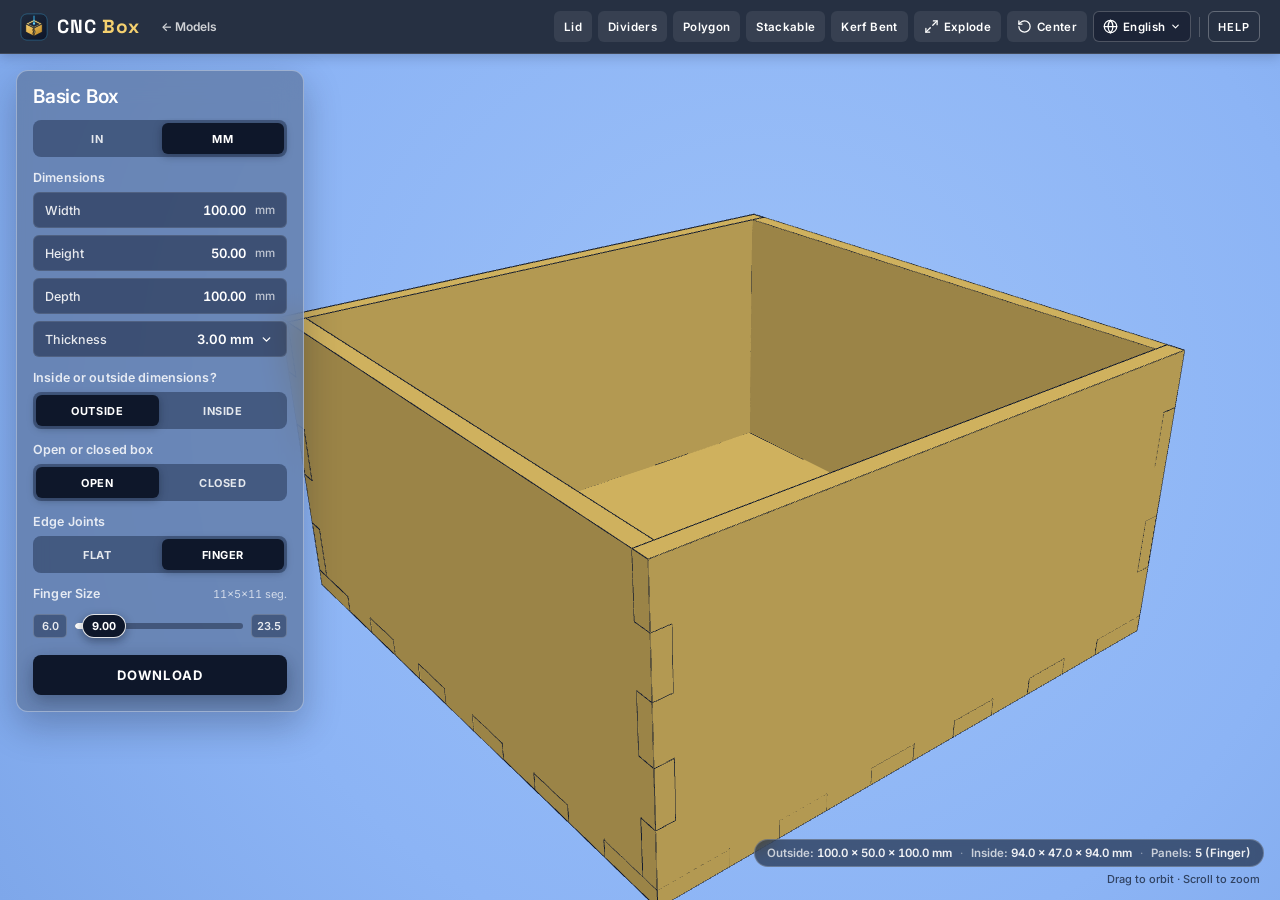
==== basic-box.html @ 2dde5f0f "Initial commit: CNC Box laser & CNC box generator" ====
<!DOCTYPE html>
<html lang="pt-BR">
<head>
  <meta charset="UTF-8">
  <meta name="viewport" content="width=device-width, initial-scale=1.0">
  <title>CNC Box — Caixa Básica (Plano &amp; Dedo)</title>
  <link rel="icon" type="image/svg+xml" href="assets/logo.svg">
  <link rel="preconnect" href="https://fonts.googleapis.com">
  <link rel="preconnect" href="https://fonts.gstatic.com" crossorigin>
  <link href="https://fonts.googleapis.com/css2?family=Inter:wght@400;500;600;700&family=Space+Grotesk:wght@600;700&display=swap" rel="stylesheet">
  <link rel="stylesheet" href="css/style.css">
</head>
<body>
  <!-- Top Navigation Bar -->
  <header class="top-nav">
    <div class="nav-left">
      <a href="index.html" class="brand-logo" title="Voltar para a página inicial">
        <span class="brand-mark" aria-hidden="true">
          <img src="assets/logo.svg" alt="" width="28" height="28">
        </span>
        <span class="brand-wordmark">CNC <span class="brand-accent">Box</span></span>
      </a>
      <a href="index.html" class="nav-crumb">← Modelos</a>
      <span class="brand-badge">Caixa Básica · Plano &amp; Dedo</span>
    </div>

    <nav class="nav-right" aria-label="Ações rápidas">
      <a href="lid-box.html" class="nav-btn nav-link" title="Ir para Tampa de Caixa">Tampa</a>
      <a href="divider-box.html" class="nav-btn nav-link" title="Ir para Caixa Divisória em Grade">Divisória</a>
      <a href="polygon-box.html" class="nav-btn nav-link" title="Ir para Caixa Poligonal">Poligonal</a>
      <a href="stackable-bin.html" class="nav-btn nav-link" title="Ir para Caixa Empilhável">Empilhável</a>
      <a href="kerf-box.html" class="nav-btn nav-link" title="Ir para Caixa Curvada">Curvada</a>
      <button type="button" class="nav-btn" id="btn-explode" title="Alternar vista explodida 3D">
        <svg width="15" height="15" viewBox="0 0 24 24" fill="none" stroke="currentColor" stroke-width="2" stroke-linecap="round" stroke-linejoin="round" aria-hidden="true">
          <polyline points="15 3 21 3 21 9"></polyline>
          <polyline points="9 21 3 21 3 15"></polyline>
          <line x1="21" y1="3" x2="14" y2="10"></line>
          <line x1="3" y1="21" x2="10" y2="14"></line>
        </svg>
        <span>Explodir</span>
      </button>
      <button type="button" class="nav-btn" id="btn-reset-view" title="Centralizar câmera 3D">
        <svg width="15" height="15" viewBox="0 0 24 24" fill="none" stroke="currentColor" stroke-width="2" stroke-linecap="round" stroke-linejoin="round" aria-hidden="true">
          <path d="M3 12a9 9 0 1 0 9-9 9.75 9.75 0 0 0-6.74 2.74L3 8"></path>
          <path d="M3 3v5h5"></path>
        </svg>
        <span>Centralizar</span>
      </button>
      <div class="nav-divider" aria-hidden="true"></div>
      <button type="button" class="nav-btn nav-btn-outline" id="btn-help">AJUDA</button>
    </nav>
  </header>

  <!-- Main Workspace -->
  <main class="workspace">
    <!-- Full-bleed 3D WebGL Canvas -->
    <div class="viewport-container" id="viewport-container">
      <canvas id="box-canvas" aria-label="Pré-visualização 3D interativa da caixa"></canvas>
      <div class="webgl-fallback" id="webgl-fallback" hidden>
        <p>WebGL não está disponível neste navegador. Os planos 2D em SVG e DXF continuam totalmente funcionais.</p>
      </div>
    </div>

    <!-- Floating Left Control Sidebar -->
    <aside class="control-panel" id="basic-box-ui" aria-label="Configurações da Caixa Básica">
      <div class="panel-header">
        <h1>Caixa Básica</h1>
        <button type="button" class="panel-collapse-btn" id="btn-toggle-panel" aria-expanded="true" title="Recolher/Expandir painel">
          <svg width="16" height="16" viewBox="0 0 24 24" fill="none" stroke="currentColor" stroke-width="2.2" stroke-linecap="round" stroke-linejoin="round">
            <polyline points="18 15 12 9 6 15"></polyline>
          </svg>
        </button>
      </div>

      <div class="panel-body" id="panel-body">
        <!-- Units Toggle -->
        <div class="control-group">
          <div class="segmented-control" role="group" aria-label="Unidades">
            <button type="button" class="segment-btn" data-unit="in">IN</button>
            <button type="button" class="segment-btn active" data-unit="mm">MM</button>
          </div>
        </div>

        <!-- Dimensions Section -->
        <section class="control-section">
          <h2 class="section-label">Dimensões</h2>

          <label class="field-row" for="input-width">
            <span class="field-name">Largura</span>
            <span class="field-input-wrap">
              <input type="number" id="input-width" name="width" value="100.00" step="1" min="10" max="5000" inputmode="decimal">
              <span class="unit-suffix" data-unit-label>mm</span>
            </span>
          </label>

          <label class="field-row" for="input-height">
            <span class="field-name">Altura</span>
            <span class="field-input-wrap">
              <input type="number" id="input-height" name="height" value="50.00" step="1" min="10" max="5000" inputmode="decimal">
              <span class="unit-suffix" data-unit-label>mm</span>
            </span>
          </label>

          <label class="field-row" for="input-depth">
            <span class="field-name">Profundidade</span>
            <span class="field-input-wrap">
              <input type="number" id="input-depth" name="depth" value="100.00" step="1" min="10" max="5000" inputmode="decimal">
              <span class="unit-suffix" data-unit-label>mm</span>
            </span>
          </label>

          <!-- Thickness Preset Dropdown / Custom Input -->
          <div class="field-row thickness-row">
            <span class="field-name">Espessura</span>
            <div class="thickness-control" id="thickness-dropdown-wrap">
              <details class="custom-select" id="thickness-details">
                <summary class="custom-select-trigger">
                  <span id="thickness-display">3.00 mm</span>
                  <svg width="13" height="13" viewBox="0 0 24 24" fill="none" stroke="currentColor" stroke-width="2.5" stroke-linecap="round" stroke-linejoin="round" aria-hidden="true">
                    <polyline points="6 9 12 15 18 9"></polyline>
                  </svg>
                </summary>
                <div class="custom-select-menu" id="thickness-menu" role="listbox"></div>
              </details>
            </div>
            <div class="field-input-wrap thickness-custom-wrap" id="thickness-custom-wrap" hidden>
              <input type="number" id="input-thickness" name="thickness" value="3.00" step="0.1" min="0.5" max="100" inputmode="decimal">
              <span class="unit-suffix" data-unit-label>mm</span>
              <button type="button" class="icon-mini-btn" id="btn-thickness-presets" title="Voltar para predefinições" aria-label="Voltar para predefinições">▾</button>
            </div>
          </div>

          <p class="validation-msg" id="validation-msg" role="alert" hidden></p>
        </section>

        <!-- Inside / Outside Dimensions -->
        <section class="control-section">
          <h2 class="section-label">Dimensões internas ou externas?</h2>
          <div class="segmented-control" role="group" aria-label="Referência das dimensões">
            <button type="button" class="segment-btn active" data-dim-ref="outside">EXTERNO</button>
            <button type="button" class="segment-btn" data-dim-ref="inside">INTERNO</button>
          </div>
        </section>

        <!-- Open / Closed Enclosure -->
        <section class="control-section">
          <h2 class="section-label">Caixa aberta ou fechada</h2>
          <div class="segmented-control" role="group" aria-label="Fechamento da caixa">
            <button type="button" class="segment-btn active" data-enclosure="open">ABERTO</button>
            <button type="button" class="segment-btn" data-enclosure="closed">FECHADO</button>
          </div>
        </section>

        <!-- Edge Joints (ONLY FLAT & FINGER — NO T-SLOT) -->
        <section class="control-section">
          <h2 class="section-label">Juntas de borda</h2>
          <div class="segmented-control" role="group" aria-label="Tipo de junta de borda">
            <button type="button" class="segment-btn" data-joint="flat">PLANO</button>
            <button type="button" class="segment-btn active" data-joint="finger">DEDO</button>
          </div>
        </section>

        <!-- Finger Size Slider (Visible only in FINGER mode) -->
        <section class="control-section" id="finger-size-section">
          <div class="section-label-row">
            <h2 class="section-label">Tamanho do Dedo</h2>
            <span class="finger-count-hint" id="finger-count-hint"></span>
          </div>
          <div class="finger-slider-wrap">
            <button type="button" class="slider-bound-btn" id="finger-min-btn" title="Definir tamanho mínimo">6.0</button>
            <div class="slider-track-area" id="finger-slider-track">
              <input type="range" id="input-finger-size" min="6" max="23.5" step="0.1" value="9.0" aria-label="Tamanho do Dedo">
              <div class="slider-rail" aria-hidden="true">
                <div class="slider-fill" id="finger-slider-fill"></div>
              </div>
              <div class="slider-thumb-pill" id="finger-thumb-pill" aria-hidden="true">9.00</div>
            </div>
            <button type="button" class="slider-bound-btn" id="finger-max-btn" title="Definir tamanho máximo">23.5</button>
          </div>
        </section>

        <!-- Primary Action Button -->
        <button type="button" class="primary-btn" id="btn-open-download" data-testid="download-2d-component">
          BAIXAR
        </button>
      </div>
    </aside>

    <!-- Bottom-Right Live Info HUD -->
    <div class="viewport-hud" aria-live="polite">
      <div class="hud-stats" id="hud-stats">
        <span><strong>Externo:</strong> <em id="hud-outer">100 × 50 × 100 mm</em></span>
        <span class="hud-sep">·</span>
        <span><strong>Interno:</strong> <em id="hud-inner">94 × 47 × 94 mm</em></span>
        <span class="hud-sep">·</span>
        <span><strong>Painéis:</strong> <em id="hud-panels">5</em></span>
      </div>
      <div class="hud-hint">Arraste para girar · Scroll para zoom</div>
    </div>
  </main>

  <!-- Export / Download Modal -->
  <div class="modal-backdrop" id="download-modal" role="dialog" aria-modal="true" aria-labelledby="download-modal-title" hidden>
    <div class="modal-dialog">
      <div class="modal-header">
        <h2 id="download-modal-title">Baixar</h2>
        <button type="button" class="modal-close-btn" id="btn-close-download" aria-label="Fechar">✕</button>
      </div>

      <!-- Live 2D SVG Preview Viewport -->
      <div class="svg-preview-box" id="svg-preview-box">
        <div class="svg-preview-inner" id="svg-preview-container"></div>
        <div class="svg-preview-meta" id="svg-preview-meta"></div>
      </div>

      <!-- Configuration Tabs -->
      <div class="modal-tabs-container">
        <div class="modal-tablist" role="tablist" aria-label="Configurações de exportação">
          <button type="button" class="tab-btn active" role="tab" aria-selected="true" data-tab="labels">Rótulos</button>
          <button type="button" class="tab-btn" role="tab" aria-selected="false" data-tab="lines">Formatação de Linha</button>
          <button type="button" class="tab-btn" role="tab" aria-selected="false" data-tab="kerf">Compensação de Corte</button>
          <button type="button" class="tab-btn" role="tab" aria-selected="false" data-tab="layout">Layout</button>
        </div>

        <div class="modal-tab-panels">
          <!-- Tab 1: Rótulos -->
          <div class="tab-panel active" role="tabpanel" data-tab-panel="labels">
            <div class="tab-grid">
              <div class="tab-field">
                <span class="tab-label">Rótulos</span>
                <div class="segmented-control" role="group" aria-label="Rótulos nos painéis">
                  <button type="button" class="segment-btn active" data-labels="enabled">HABILITADO</button>
                  <button type="button" class="segment-btn" data-labels="disabled">DESABILITADO</button>
                </div>
              </div>
              <div class="tab-field" id="label-color-field">
                <label class="tab-label" for="input-label-color">Cor do Rótulo</label>
                <div class="color-input-box">
                  <input type="text" id="input-label-color" value="#000000" maxlength="7" spellcheck="false">
                  <input type="color" id="picker-label-color" value="#000000" aria-label="Selecionar cor do rótulo">
                </div>
              </div>
            </div>
          </div>

          <!-- Tab 2: Formatação de Linha -->
          <div class="tab-panel" role="tabpanel" data-tab-panel="lines" hidden>
            <div class="tab-grid tab-grid-3">
              <div class="tab-field">
                <label class="tab-label" for="input-line-width">Largura da Linha de Corte</label>
                <div class="modal-num-wrap">
                  <input type="number" id="input-line-width" name="cutLineWidth" value="0.25" step="0.05" min="0.01" max="5">
                  <span class="unit-suffix" data-unit-label>mm</span>
                </div>
              </div>
              <div class="tab-field">
                <label class="tab-label" for="input-outer-color">Cor da Linha de Corte Externa</label>
                <div class="color-input-box">
                  <input type="text" id="input-outer-color" value="#ff0000" maxlength="7" spellcheck="false">
                  <input type="color" id="picker-outer-color" value="#ff0000" aria-label="Cor da linha externa">
                </div>
              </div>
              <div class="tab-field">
                <label class="tab-label" for="input-inner-color">Cor da Linha de Corte Interna</label>
                <div class="color-input-box">
                  <input type="text" id="input-inner-color" value="#0000ff" maxlength="7" spellcheck="false">
                  <input type="color" id="picker-inner-color" value="#0000ff" aria-label="Cor da linha interna">
                </div>
              </div>
            </div>
          </div>

          <!-- Tab 3: Compensação de Corte -->
          <div class="tab-panel" role="tabpanel" data-tab-panel="kerf" hidden>
            <div class="tab-grid">
              <div class="tab-field">
                <span class="tab-label">Tipo de Compensação de Corte</span>
                <div class="segmented-control" role="group" aria-label="Tipo de compensação de corte">
                  <button type="button" class="segment-btn active" data-comp="none">NENHUM</button>
                  <button type="button" class="segment-btn" data-comp="kerf">KERF</button>
                  <button type="button" class="segment-btn" data-comp="corner">COMPENSAÇÃO DE CANTO</button>
                </div>
              </div>

              <div class="tab-field" id="comp-kerf-field" hidden>
                <label class="tab-label" for="input-kerf">Compensação de Corte (Diâ. Feixe/2)</label>
                <div class="modal-num-wrap">
                  <input type="number" id="input-kerf" name="kerf" value="0.10" step="0.01" min="0" max="2">
                  <span class="unit-suffix" data-unit-label>mm</span>
                </div>
              </div>

              <div class="tab-field" id="comp-corner-field" hidden>
                <label class="tab-label" for="input-bit-diameter">Diâmetro da Broca do Router</label>
                <div class="modal-num-wrap">
                  <input type="number" id="input-bit-diameter" name="bitDiameter" value="3.17" step="0.1" min="0.5" max="12">
                  <span class="unit-suffix" data-unit-label>mm</span>
                </div>
                <p class="tab-note" id="corner-flat-note" hidden>Alívios de canto (dogbone) aplicam-se apenas aos cantos internos do modo Dedo.</p>
              </div>
            </div>
          </div>

          <!-- Tab 4: Layout -->
          <div class="tab-panel" role="tabpanel" data-tab-panel="layout" hidden>
            <div class="tab-grid tab-grid-3">
              <div class="tab-field">
                <span class="tab-label">Layout do Painel</span>
                <div class="segmented-control" role="group" aria-label="Layout do painel">
                  <button type="button" class="segment-btn active" data-layout="separate">SEPARAR</button>
                  <button type="button" class="segment-btn" data-layout="combine">COMBINAR</button>
                </div>
              </div>

              <div class="tab-field" id="panel-spacing-field">
                <label class="tab-label" for="input-panel-spacing">Espaçamento de Painéis</label>
                <div class="modal-num-wrap">
                  <input type="number" id="input-panel-spacing" name="panelSpacing" value="3.00" step="0.5" min="0" max="50">
                  <span class="unit-suffix" data-unit-label>mm</span>
                </div>
              </div>

              <div class="tab-field">
                <span class="tab-label">Saída de Arquivo</span>
                <div class="segmented-control" role="group" aria-label="Saída de arquivo">
                  <button type="button" class="segment-btn active" data-output="single">ARQUIVO ÚNICO</button>
                  <button type="button" class="segment-btn" data-output="separate">ARQUIVOS SEPARADOS</button>
                </div>
              </div>
            </div>
          </div>
        </div>
      </div>

      <!-- Modal Footer -->
      <div class="modal-footer">
        <div class="filename-row">
          <label for="input-filename">Nome do arquivo</label>
          <input type="text" id="input-filename" value="caixa-basica-dedo-100x100x50-3mm" spellcheck="false">
        </div>
        <div class="download-actions">
          <button type="button" class="primary-btn modal-dl-btn" id="btn-download-svg">BAIXAR SVG</button>
          <button type="button" class="primary-btn modal-dl-btn" id="btn-download-dxf">BAIXAR DXF</button>
        </div>
        <p class="modal-caption" id="download-caption">Downloads locais instantâneos em escala real 1:1</p>
      </div>
    </div>
  </div>

  <!-- Help Modal -->
  <div class="modal-backdrop" id="help-modal" role="dialog" aria-modal="true" aria-labelledby="help-modal-title" hidden>
    <div class="modal-dialog modal-dialog-sm">
      <div class="modal-header">
        <h2 id="help-modal-title">Ajuda — Caixa Básica</h2>
        <button type="button" class="modal-close-btn" id="btn-close-help" aria-label="Fechar">✕</button>
      </div>
      <div class="help-body">
        <p>Este gerador cria planos de corte 2D (<strong>SVG</strong> e <strong>DXF</strong>) em escala real 1:1 para cortadoras a laser e fresadoras CNC, com pré-visualização 3D interativa.</p>
        <h3>Modos de Junta Implementados</h3>
        <ul>
          <li><strong>Plano (FLAT):</strong> Bordas retas de topo, ideais para colagem simples ou montagem com cantoneiras.</li>
          <li><strong>Dedo (FINGER):</strong> Encaixes tipo dedo (box joints) com intertravamento exato entre todas as paredes, ajustável pelo controle <em>Tamanho do Dedo</em>.</li>
        </ul>
        <h3>Compensação de Corte</h3>
        <ul>
          <li><strong>Kerf (Laser):</strong> Expande os contornos externos pela metade da largura do feixe para garantir encaixe firme por pressão.</li>
          <li><strong>Compensação de Canto (CNC):</strong> Adiciona alívios circulares (<em>dogbones</em>) nos cantos internos dos encaixes de dedo para compensar o raio da fresa.</li>
        </ul>
        <h3>Controles 3D</h3>
        <ul>
          <li><strong>Botão esquerdo + arrastar:</strong> Rotacionar câmera 360°</li>
          <li><strong>Roda do mouse / pinça:</strong> Aproximar e afastar zoom</li>
          <li><strong>Botão direito + arrastar:</strong> Mover enquadramento (pan)</li>
        </ul>
      </div>
    </div>
  </div>

  <!-- Scripts (classic defer for full compatibility with both file:// and HTTP servers) -->
  <script defer src="js/i18n.js"></script>
  <script defer src="js/geometry.js"></script>
  <script defer src="js/renderer3d.js"></script>
  <script defer src="js/exporter.js"></script>
  <script defer src="js/app.js"></script>
</body>
</html>
---- css/style.css ----
/* ==========================================================================
   CNC Box — Stylesheet (FLAT & FINGER Basic & Divider Box Generator)
   ========================================================================== */

:root {
  --nav-bg: #263042;
  --nav-border: rgba(255, 255, 255, 0.12);
  --canvas-sky: #8cb4f5;
  --panel-bg: rgba(97, 122, 166, 0.78);
  --panel-border: rgba(255, 255, 255, 0.34);
  --modal-bg: rgba(110, 134, 174, 0.96);
  --field-bg: rgba(26, 39, 64, 0.56);
  --field-bg-hover: rgba(26, 39, 64, 0.72);
  --field-strong: rgba(34, 51, 82, 0.52);
  --active-navy: #0e172a;
  --active-navy-hover: #172440;
  --text-light: #ffffff;
  --text-muted: rgba(255, 255, 255, 0.84);
  --text-dim: rgba(255, 255, 255, 0.68);
  --accent-amber: #f4d06f;
  --danger-bg: rgba(220, 38, 38, 0.22);
  --danger-border: rgba(254, 202, 202, 0.55);
  --shadow-panel: 0 14px 36px rgba(14, 23, 42, 0.28);
  --shadow-modal: 0 24px 64px rgba(10, 18, 36, 0.52);
  --radius-sm: 6px;
  --radius-md: 8px;
  --radius-lg: 12px;
  --nav-height: 54px;
}

*,
*::before,
*::after {
  box-sizing: border-box;
}

[hidden] {
  display: none !important;
}

html,
body {
  margin: 0;
  padding: 0;
  height: 100%;
  width: 100%;
  overflow: hidden;
  font-family: 'Inter', -apple-system, BlinkMacSystemFont, 'Segoe UI', Roboto, sans-serif;
  background-color: var(--canvas-sky);
  color: var(--text-light);
  -webkit-font-smoothing: antialiased;
}

button,
input {
  font-family: inherit;
}

/* ---------- Top Navigation Bar ---------- */
.top-nav {
  position: fixed;
  top: 0;
  left: 0;
  right: 0;
  height: var(--nav-height);
  z-index: 40;
  display: flex;
  align-items: center;
  justify-content: space-between;
  padding: 0 20px;
  background: var(--nav-bg);
  border-bottom: 1px solid var(--nav-border);
  box-shadow: 0 2px 12px rgba(12, 20, 36, 0.22);
}

.nav-left {
  display: flex;
  align-items: center;
  gap: 14px;
}

.brand-logo {
  display: inline-flex;
  align-items: center;
  gap: 9px;
  color: #ffffff;
  text-decoration: none;
  font-family: 'Space Grotesk', 'Inter', sans-serif;
  font-size: 19px;
  font-weight: 700;
  letter-spacing: 0.04em;
  white-space: nowrap;
  flex-shrink: 0;
}

.brand-mark {
  display: inline-flex;
  align-items: center;
  justify-content: center;
  flex-shrink: 0;
}

.brand-mark img {
  display: block;
  width: 28px;
  height: 28px;
  border-radius: 6px;
}

.brand-wordmark {
  line-height: 1;
}

.brand-accent {
  color: var(--accent-amber);
}

.brand-badge {
  font-size: 11px;
  font-weight: 600;
  letter-spacing: 0.03em;
  color: rgba(255, 255, 255, 0.76);
  background: rgba(255, 255, 255, 0.1);
  border: 1px solid rgba(255, 255, 255, 0.14);
  padding: 3px 9px;
  border-radius: 999px;
  white-space: nowrap;
}

.nav-right {
  display: flex;
  align-items: center;
  gap: 6px;
  min-width: 0;
}

.nav-btn {
  display: inline-flex;
  align-items: center;
  gap: 5px;
  height: 31px;
  padding: 0 9px;
  border: 1px solid transparent;
  border-radius: var(--radius-sm);
  background: rgba(255, 255, 255, 0.08);
  color: #ffffff;
  font-size: 11.5px;
  font-weight: 600;
  letter-spacing: 0.03em;
  white-space: nowrap;
  cursor: pointer;
  transition: background 0.15s ease, border-color 0.15s ease, transform 0.1s ease;
}

.nav-btn:hover {
  background: rgba(255, 255, 255, 0.16);
}

.nav-btn.is-active {
  background: var(--accent-amber);
  color: var(--active-navy);
}

.nav-btn-outline {
  background: transparent;
  border-color: rgba(255, 255, 255, 0.28);
  font-size: 11px;
  letter-spacing: 0.08em;
}

.nav-btn-outline:hover {
  background: rgba(255, 255, 255, 0.12);
  border-color: rgba(255, 255, 255, 0.45);
}

.nav-divider {
  width: 1px;
  height: 20px;
  background: rgba(255, 255, 255, 0.2);
  margin: 0 2px;
}

/* ---------- Workspace & 3D Viewport ---------- */
.workspace {
  position: relative;
  width: 100%;
  height: 100%;
  padding-top: var(--nav-height);
}

.viewport-container {
  position: absolute;
  inset: var(--nav-height) 0 0 0;
  background: radial-gradient(circle at 60% 42%, #9dc1f8 0%, #8cb4f5 62%, #7ea7ea 100%);
  overflow: hidden;
}

#box-canvas {
  display: block;
  width: 100%;
  height: 100%;
  cursor: grab;
  touch-action: none;
}

#box-canvas:active {
  cursor: grabbing;
}

.webgl-fallback {
  position: absolute;
  inset: 0;
  display: flex;
  align-items: center;
  justify-content: center;
  padding: 24px;
  text-align: center;
  color: #0e172a;
  font-weight: 600;
}

/* ---------- Floating Control Panel (Frosted Glass) ---------- */
.control-panel {
  position: absolute;
  top: calc(var(--nav-height) + 16px);
  left: 16px;
  z-index: 20;
  width: 288px;
  max-height: calc(100vh - var(--nav-height) - 32px);
  display: flex;
  flex-direction: column;
  background: var(--panel-bg);
  backdrop-filter: blur(14px);
  -webkit-backdrop-filter: blur(14px);
  border: 1px solid var(--panel-border);
  border-radius: var(--radius-lg);
  box-shadow: var(--shadow-panel);
  overflow: hidden;
}

.panel-header {
  display: flex;
  align-items: center;
  justify-content: space-between;
  padding: 14px 16px 10px;
}

.panel-header h1 {
  margin: 0;
  font-size: 19px;
  font-weight: 600;
  letter-spacing: -0.01em;
  color: #ffffff;
}

.panel-collapse-btn {
  display: none;
  align-items: center;
  justify-content: center;
  width: 28px;
  height: 28px;
  border: 1px solid rgba(255, 255, 255, 0.25);
  border-radius: var(--radius-sm);
  background: rgba(14, 23, 42, 0.25);
  color: #ffffff;
  cursor: pointer;
}

.panel-body {
  padding: 2px 16px 16px;
  overflow-y: auto;
  display: flex;
  flex-direction: column;
  gap: 13px;
}

.panel-body::-webkit-scrollbar {
  width: 6px;
}

.panel-body::-webkit-scrollbar-thumb {
  background: rgba(255, 255, 255, 0.28);
  border-radius: 3px;
}

.control-section {
  display: flex;
  flex-direction: column;
  gap: 7px;
}

.section-label {
  margin: 0;
  font-size: 12.5px;
  font-weight: 600;
  color: var(--text-muted);
  letter-spacing: 0.01em;
}

.section-label-row {
  display: flex;
  align-items: baseline;
  justify-content: space-between;
  gap: 8px;
}

.finger-count-hint {
  font-size: 11px;
  color: var(--text-dim);
  font-variant-numeric: tabular-nums;
}

/* ---------- Segmented Pill Controls ---------- */
.segmented-control {
  display: flex;
  width: 100%;
  background: var(--field-strong);
  border-radius: var(--radius-md);
  padding: 3px;
  gap: 3px;
}

.segment-btn {
  flex: 1 1 0;
  min-height: 31px;
  padding: 5px 8px;
  border: none;
  border-radius: 6px;
  background: transparent;
  color: rgba(255, 255, 255, 0.86);
  font-size: 11px;
  font-weight: 700;
  letter-spacing: 0.05em;
  text-transform: uppercase;
  cursor: pointer;
  transition: background 0.16s ease, color 0.16s ease, box-shadow 0.16s ease;
  white-space: nowrap;
}

.segment-btn:hover:not(.active) {
  background: rgba(255, 255, 255, 0.12);
  color: #ffffff;
}

.segment-btn.active {
  background: var(--active-navy);
  color: #ffffff;
  box-shadow: 0 2px 8px rgba(8, 14, 28, 0.35);
}

/* ---------- Numeric Input Rows ---------- */
.field-row {
  display: flex;
  align-items: center;
  justify-content: space-between;
  gap: 8px;
  min-height: 36px;
  padding: 0 11px;
  background: var(--field-bg);
  border: 1px solid rgba(255, 255, 255, 0.1);
  border-radius: var(--radius-sm);
  transition: border-color 0.15s ease, background 0.15s ease;
}

.field-row:hover {
  background: var(--field-bg-hover);
}

.field-row:focus-within {
  border-color: rgba(255, 255, 255, 0.52);
  background: rgba(18, 29, 50, 0.78);
}

.field-name {
  font-size: 12.5px;
  font-weight: 500;
  color: rgba(255, 255, 255, 0.88);
  user-select: none;
}

.field-input-wrap {
  display: inline-flex;
  align-items: center;
  gap: 5px;
}

.field-input-wrap input[type="number"] {
  width: 78px;
  padding: 4px 2px;
  border: none;
  outline: none;
  background: transparent;
  color: #ffffff;
  font-size: 13px;
  font-weight: 600;
  text-align: right;
  font-variant-numeric: tabular-nums;
  -moz-appearance: textfield;
}

.field-input-wrap input[type="number"]::-webkit-outer-spin-button,
.field-input-wrap input[type="number"]::-webkit-inner-spin-button {
  -webkit-appearance: none;
  margin: 0;
}

.unit-suffix {
  font-size: 11.5px;
  font-weight: 500;
  color: var(--text-dim);
  min-width: 22px;
  text-align: right;
}

/* ---------- Thickness Custom Dropdown ---------- */
.thickness-row {
  position: relative;
}

.thickness-control {
  flex: 1;
  display: flex;
  justify-content: flex-end;
}

.custom-select {
  position: relative;
}

.custom-select-trigger {
  list-style: none;
  display: inline-flex;
  align-items: center;
  gap: 6px;
  padding: 5px 2px;
  color: #ffffff;
  font-size: 13px;
  font-weight: 600;
  white-space: nowrap;
  cursor: pointer;
  user-select: none;
}

.custom-select-trigger::-webkit-details-marker {
  display: none;
}

.custom-select[open] .custom-select-trigger svg {
  transform: rotate(180deg);
}

.custom-select-menu {
  position: absolute;
  top: calc(100% + 6px);
  right: -11px;
  min-width: 170px;
  z-index: 60;
  background: #162136;
  border: 1px solid rgba(255, 255, 255, 0.2);
  border-radius: var(--radius-md);
  box-shadow: 0 14px 32px rgba(8, 14, 28, 0.55);
  padding: 4px;
  display: flex;
  flex-direction: column;
  gap: 2px;
}

.thickness-option {
  width: 100%;
  padding: 7px 10px;
  border: none;
  border-radius: 5px;
  background: transparent;
  color: rgba(255, 255, 255, 0.9);
  font-size: 12.5px;
  font-weight: 500;
  text-align: left;
  cursor: pointer;
  display: flex;
  align-items: center;
  justify-content: space-between;
}

.thickness-option:hover {
  background: rgba(255, 255, 255, 0.12);
}

.thickness-option.selected {
  background: rgba(140, 180, 245, 0.25);
  color: #ffffff;
  font-weight: 600;
}

.thickness-option.is-custom {
  border-top: 1px solid rgba(255, 255, 255, 0.12);
  margin-top: 2px;
  padding-top: 8px;
  color: var(--accent-amber);
}

.icon-mini-btn {
  border: none;
  background: rgba(255, 255, 255, 0.14);
  color: #ffffff;
  width: 20px;
  height: 20px;
  border-radius: 4px;
  cursor: pointer;
  font-size: 11px;
  line-height: 1;
  display: inline-flex;
  align-items: center;
  justify-content: center;
}

.icon-mini-btn:hover {
  background: rgba(255, 255, 255, 0.26);
}

.validation-msg {
  margin: 2px 0 0;
  padding: 7px 10px;
  font-size: 11.5px;
  line-height: 1.35;
  color: #fee2e2;
  background: var(--danger-bg);
  border: 1px solid var(--danger-border);
  border-radius: var(--radius-sm);
}

/* ---------- Finger Size Slider ---------- */
.finger-slider-wrap {
  display: flex;
  align-items: center;
  gap: 8px;
  padding: 4px 0 2px;
}

.slider-bound-btn {
  flex-shrink: 0;
  min-width: 34px;
  height: 24px;
  padding: 0 5px;
  border: 1px solid rgba(255, 255, 255, 0.2);
  border-radius: 5px;
  background: var(--field-strong);
  color: rgba(255, 255, 255, 0.88);
  font-size: 11px;
  font-weight: 600;
  font-variant-numeric: tabular-nums;
  cursor: pointer;
  transition: background 0.15s ease;
}

.slider-bound-btn:hover {
  background: var(--active-navy);
  color: #ffffff;
}

.slider-track-area {
  position: relative;
  flex: 1;
  height: 28px;
  display: flex;
  align-items: center;
}

.slider-track-area input[type="range"] {
  position: absolute;
  inset: 0;
  width: 100%;
  height: 100%;
  margin: 0;
  opacity: 0;
  cursor: pointer;
  z-index: 3;
}

.slider-rail {
  position: relative;
  width: 100%;
  height: 6px;
  background: rgba(14, 23, 42, 0.42);
  border-radius: 999px;
  overflow: hidden;
}

.slider-fill {
  height: 100%;
  width: 30%;
  background: #ffffff;
  border-radius: 999px;
}

.slider-thumb-pill {
  position: absolute;
  top: 50%;
  left: 30%;
  transform: translate(-50%, -50%);
  z-index: 2;
  min-width: 44px;
  height: 24px;
  padding: 0 7px;
  border-radius: 999px;
  background: var(--active-navy);
  border: 1.5px solid rgba(255, 255, 255, 0.88);
  color: #ffffff;
  font-size: 11px;
  font-weight: 700;
  font-variant-numeric: tabular-nums;
  display: flex;
  align-items: center;
  justify-content: center;
  box-shadow: 0 3px 10px rgba(8, 14, 28, 0.42);
  pointer-events: none;
}

/* ---------- Primary Action Button ---------- */
.primary-btn {
  width: 100%;
  height: 40px;
  border: none;
  border-radius: var(--radius-md);
  background: var(--active-navy);
  color: #ffffff;
  font-size: 13px;
  font-weight: 700;
  letter-spacing: 0.08em;
  text-transform: uppercase;
  cursor: pointer;
  box-shadow: 0 6px 18px rgba(10, 18, 36, 0.32);
  transition: background 0.16s ease, transform 0.1s ease, box-shadow 0.16s ease;
}

.primary-btn:hover {
  background: var(--active-navy-hover);
  box-shadow: 0 8px 22px rgba(10, 18, 36, 0.42);
}

.primary-btn:active {
  transform: translateY(1px);
}

/* ---------- Viewport Bottom-Right HUD ---------- */
.viewport-hud {
  position: absolute;
  right: 16px;
  bottom: 14px;
  z-index: 15;
  display: flex;
  flex-direction: column;
  align-items: flex-end;
  gap: 5px;
  pointer-events: none;
}

.hud-stats {
  display: inline-flex;
  align-items: center;
  gap: 8px;
  padding: 6px 12px;
  border-radius: 999px;
  background: rgba(20, 32, 54, 0.64);
  backdrop-filter: blur(8px);
  border: 1px solid rgba(255, 255, 255, 0.22);
  font-size: 11.5px;
  color: rgba(255, 255, 255, 0.92);
}

.hud-stats strong {
  font-weight: 600;
  color: rgba(255, 255, 255, 0.72);
}

.hud-stats em {
  font-style: normal;
  font-weight: 600;
  font-variant-numeric: tabular-nums;
}

.hud-sep {
  opacity: 0.45;
}

.hud-hint {
  font-size: 11px;
  font-weight: 500;
  color: rgba(14, 23, 42, 0.72);
  padding-right: 4px;
}

/* ---------- Modals ---------- */
.modal-backdrop {
  position: fixed;
  inset: 0;
  z-index: 100;
  display: flex;
  align-items: center;
  justify-content: center;
  padding: 18px;
  background: rgba(14, 23, 42, 0.56);
  backdrop-filter: blur(5px);
}

.modal-backdrop[hidden] {
  display: none;
}

.modal-dialog {
  width: 100%;
  max-width: 820px;
  max-height: calc(100vh - 36px);
  display: flex;
  flex-direction: column;
  background: var(--modal-bg);
  border: 1px solid rgba(255, 255, 255, 0.36);
  border-radius: var(--radius-lg);
  box-shadow: var(--shadow-modal);
  overflow: hidden;
}

.modal-dialog-sm {
  max-width: 520px;
}

.modal-header {
  display: flex;
  align-items: center;
  justify-content: space-between;
  padding: 13px 18px;
  border-bottom: 1px solid rgba(255, 255, 255, 0.22);
}

.modal-header h2 {
  margin: 0;
  font-size: 17px;
  font-weight: 700;
  color: #ffffff;
}

.modal-close-btn {
  width: 30px;
  height: 30px;
  border: 1px solid rgba(255, 255, 255, 0.42);
  border-radius: var(--radius-sm);
  background: rgba(14, 23, 42, 0.22);
  color: #ffffff;
  font-size: 14px;
  font-weight: 600;
  cursor: pointer;
  display: inline-flex;
  align-items: center;
  justify-content: center;
}

.modal-close-btn:hover {
  background: rgba(14, 23, 42, 0.5);
}

/* 2D SVG Preview */
.svg-preview-box {
  position: relative;
  margin: 14px 18px 0;
  height: 295px;
  background: #ffffff;
  border-radius: var(--radius-md);
  border: 1px solid rgba(14, 23, 42, 0.16);
  display: flex;
  align-items: center;
  justify-content: center;
  overflow: hidden;
  padding: 12px;
}

.svg-preview-inner {
  width: 100%;
  height: 100%;
  display: flex;
  align-items: center;
  justify-content: center;
}

.svg-preview-inner svg {
  max-width: 100%;
  max-height: 100%;
  width: auto;
  height: auto;
  display: block;
}

.svg-preview-meta {
  position: absolute;
  right: 10px;
  bottom: 7px;
  font-size: 11px;
  font-weight: 600;
  color: #475569;
  background: rgba(255, 255, 255, 0.9);
  padding: 2px 7px;
  border-radius: 4px;
  font-variant-numeric: tabular-nums;
}

/* Modal Tabs */
.modal-tabs-container {
  padding: 14px 18px 0;
  overflow-y: auto;
}

.modal-tablist {
  display: flex;
  align-items: flex-end;
  gap: 4px;
  flex-wrap: wrap;
}

.tab-btn {
  padding: 8px 14px;
  border: 1px solid transparent;
  border-bottom: none;
  border-radius: 8px 8px 0 0;
  background: transparent;
  color: rgba(255, 255, 255, 0.82);
  font-size: 12.5px;
  font-weight: 600;
  cursor: pointer;
  transition: background 0.15s ease, color 0.15s ease;
}

.tab-btn:hover:not(.active) {
  background: rgba(255, 255, 255, 0.1);
  color: #ffffff;
}

.tab-btn.active {
  background: rgba(74, 100, 146, 0.72);
  border-color: rgba(255, 255, 255, 0.58);
  color: #ffffff;
  position: relative;
  z-index: 2;
}

.modal-tab-panels {
  margin-top: -1px;
  padding: 14px 16px;
  background: rgba(74, 100, 146, 0.72);
  border: 1px solid rgba(255, 255, 255, 0.58);
  border-radius: 0 8px 8px 8px;
}

.tab-grid {
  display: grid;
  grid-template-columns: repeat(2, minmax(0, 1fr));
  gap: 14px;
  align-items: start;
}

.tab-grid-3 {
  grid-template-columns: repeat(3, minmax(0, 1fr));
}

.tab-field {
  display: flex;
  flex-direction: column;
  gap: 6px;
}

.tab-label {
  font-size: 12px;
  font-weight: 600;
  color: rgba(255, 255, 255, 0.92);
}

.tab-note {
  margin: 2px 0 0;
  font-size: 11px;
  color: var(--accent-amber);
}

.color-input-box,
.modal-num-wrap {
  display: flex;
  align-items: center;
  justify-content: space-between;
  gap: 8px;
  height: 36px;
  padding: 0 10px;
  background: var(--field-bg);
  border: 1px solid rgba(255, 255, 255, 0.14);
  border-radius: var(--radius-sm);
}

.color-input-box input[type="text"],
.modal-num-wrap input[type="number"] {
  width: 100%;
  border: none;
  outline: none;
  background: transparent;
  color: #ffffff;
  font-size: 13px;
  font-weight: 600;
  font-variant-numeric: tabular-nums;
}

.color-input-box input[type="color"] {
  width: 24px;
  height: 24px;
  padding: 0;
  border: 1px solid rgba(255, 255, 255, 0.4);
  border-radius: 4px;
  background: transparent;
  cursor: pointer;
  flex-shrink: 0;
}

/* Modal Footer */
.modal-footer {
  padding: 14px 18px 16px;
  display: flex;
  flex-direction: column;
  align-items: center;
  gap: 11px;
}

.filename-row {
  display: flex;
  align-items: center;
  gap: 10px;
  width: 100%;
  max-width: 480px;
}

.filename-row label {
  font-size: 12.5px;
  font-weight: 600;
  white-space: nowrap;
}

.filename-row input {
  flex: 1;
  height: 35px;
  padding: 0 12px;
  border: 1px solid rgba(255, 255, 255, 0.18);
  border-radius: var(--radius-sm);
  background: var(--field-bg);
  color: #ffffff;
  font-family: ui-monospace, SFMono-Regular, Menlo, Consolas, monospace;
  font-size: 12.5px;
  font-weight: 600;
  outline: none;
}

.filename-row input:focus {
  border-color: rgba(255, 255, 255, 0.55);
}

.download-actions {
  display: flex;
  gap: 12px;
  justify-content: center;
  width: 100%;
  max-width: 340px;
}

.modal-dl-btn {
  flex: 1;
  height: 38px;
}

.modal-caption {
  margin: 0;
  font-size: 11.5px;
  color: rgba(255, 255, 255, 0.85);
}

/* Help Modal */
.help-body {
  padding: 16px 20px 20px;
  font-size: 13.5px;
  line-height: 1.55;
  color: rgba(255, 255, 255, 0.94);
  overflow-y: auto;
}

.help-body h3 {
  margin: 14px 0 6px;
  font-size: 14px;
  color: var(--accent-amber);
}

.help-body ul {
  margin: 0;
  padding-left: 18px;
}

.help-body li {
  margin-bottom: 5px;
}

/* ---------- Responsive ---------- */
@media (max-width: 820px) {
  .brand-badge {
    display: none;
  }

  .control-panel {
    width: calc(100vw - 24px);
    left: 12px;
    top: calc(var(--nav-height) + 10px);
    max-height: calc(100vh - var(--nav-height) - 20px);
  }

  .panel-collapse-btn {
    display: inline-flex;
  }

  .control-panel.is-collapsed .panel-body {
    display: none;
  }

  .control-panel.is-collapsed .panel-collapse-btn svg {
    transform: rotate(180deg);
  }

  .viewport-hud {
    display: none;
  }

  .tab-grid,
  .tab-grid-3 {
    grid-template-columns: 1fr;
  }

  .svg-preview-box {
    height: 220px;
  }
}


/* ==========================================================================
   Home Selector Page & Divider Box Extensions
   ========================================================================== */

.nav-link {
  text-decoration: none;
}

.nav-crumb {
  color: rgba(255, 255, 255, 0.78);
  text-decoration: none;
  font-size: 12px;
  font-weight: 600;
  padding: 4px 8px;
  border-radius: var(--radius-sm);
  white-space: nowrap;
  transition: background 0.15s ease, color 0.15s ease;
}

.nav-crumb:hover {
  background: rgba(255, 255, 255, 0.12);
  color: #ffffff;
}

/* Secondary Outline Action Button inside Sidebar (Redimensionar divisórias) */
.secondary-action-btn {
  width: 100%;
  min-height: 36px;
  padding: 7px 10px;
  border: 1.5px solid rgba(255, 255, 255, 0.45);
  border-radius: var(--radius-sm);
  background: rgba(20, 34, 58, 0.34);
  color: #ffffff;
  font-size: 11px;
  font-weight: 700;
  letter-spacing: 0.05em;
  text-transform: uppercase;
  display: inline-flex;
  align-items: center;
  justify-content: center;
  gap: 7px;
  cursor: pointer;
  transition: background 0.15s ease, border-color 0.15s ease;
}

.secondary-action-btn:hover {
  background: rgba(14, 23, 42, 0.65);
  border-color: rgba(255, 255, 255, 0.75);
}

/* ---------- Home Page (Box Selector) ---------- */
body.home-page {
  overflow-y: auto;
  overflow-x: hidden;
  background: linear-gradient(180deg, #eef3fc 0%, #e4ecfa 100%);
  color: #182235;
}

.home-brand-pill {
  display: inline-flex;
  align-items: center;
  gap: 8px;
  padding: 6px 14px 6px 8px;
  margin-bottom: 14px;
  border-radius: 999px;
  background: #1e293b;
  color: #ffffff;
  font-family: 'Space Grotesk', 'Inter', sans-serif;
  font-size: 15px;
  font-weight: 600;
  letter-spacing: 0.03em;
  box-shadow: 0 8px 20px rgba(15, 23, 42, 0.14);
}

.home-brand-pill strong {
  color: var(--accent-amber);
}

.home-main {
  max-width: 1260px;
  margin: 0 auto;
  padding: calc(var(--nav-height) + 40px) 24px 56px;
}

.home-hero {
  text-align: center;
  max-width: 680px;
  margin: 0 auto 38px;
}

.home-hero h1 {
  margin: 0 0 10px;
  font-family: 'Space Grotesk', 'Inter', sans-serif;
  font-size: clamp(26px, 4vw, 36px);
  font-weight: 700;
  letter-spacing: -0.02em;
  color: #152036;
}

.home-hero p {
  margin: 0;
  font-size: 15px;
  line-height: 1.6;
  color: #475569;
}

.box-grid {
  display: grid;
  grid-template-columns: repeat(3, minmax(0, 340px));
  justify-content: center;
  gap: 22px;
}

.box-card {
  display: flex;
  flex-direction: column;
  text-decoration: none;
  color: #ffffff;
  background: #8ab6f8;
  border-radius: 16px;
  overflow: hidden;
  box-shadow: 0 14px 34px rgba(24, 38, 68, 0.14);
  transition: transform 0.22s ease, box-shadow 0.22s ease;
}

.box-card:hover {
  transform: translateY(-5px);
  box-shadow: 0 22px 46px rgba(24, 38, 68, 0.22);
}

.box-card-figure {
  position: relative;
  margin: 0;
  aspect-ratio: 4 / 3;
  background: radial-gradient(circle at 50% 45%, #9ec4fb 0%, #8ab6f8 75%);
  display: flex;
  align-items: center;
  justify-content: center;
  padding: 20px;
}

.box-card-art {
  width: 100%;
  height: 100%;
  max-width: 295px;
  filter: drop-shadow(0 12px 18px rgba(18, 32, 64, 0.18));
  transition: transform 0.25s ease;
}

.box-card:hover .box-card-art {
  transform: scale(1.04);
}

.card-tier-badge {
  position: absolute;
  top: 16px;
  right: 16px;
  padding: 4px 11px;
  border-radius: 999px;
  font-size: 11px;
  font-weight: 700;
  letter-spacing: 0.04em;
  color: #ffffff;
  box-shadow: 0 4px 12px rgba(14, 23, 42, 0.2);
}

.badge-basic {
  background: #5b5ce6;
}

.badge-divider {
  background: #0e172a;
}

.box-card-body {
  flex: 1;
  display: flex;
  flex-direction: column;
  gap: 10px;
  padding: 18px 22px 22px;
  background: linear-gradient(180deg, #8ab6f8 0%, #5b96e9 100%);
}

.box-card-top {
  display: flex;
  align-items: center;
  justify-content: space-between;
  gap: 10px;
}

.box-card-top h2 {
  margin: 0;
  font-family: 'Space Grotesk', 'Inter', sans-serif;
  font-size: 21px;
  font-weight: 700;
  color: #ffffff;
}

.card-arrow {
  font-size: 20px;
  font-weight: 700;
  opacity: 0.85;
  transition: transform 0.2s ease;
}

.box-card:hover .card-arrow {
  transform: translateX(4px);
}

.box-card-desc {
  margin: 0;
  font-size: 13.5px;
  line-height: 1.5;
  color: rgba(255, 255, 255, 0.92);
}

.card-tags {
  margin-top: auto;
  padding-top: 6px;
  display: flex;
  flex-wrap: wrap;
  gap: 7px;
}

.card-tag {
  padding: 3px 10px;
  border-radius: 999px;
  border: 1px solid rgba(255, 255, 255, 0.8);
  font-size: 11.5px;
  font-weight: 600;
  color: #ffffff;
  background: rgba(255, 255, 255, 0.1);
}

.home-highlights {
  margin-top: 44px;
  display: grid;
  grid-template-columns: repeat(3, minmax(0, 1fr));
  gap: 16px;
}

.highlight-item {
  background: rgba(255, 255, 255, 0.84);
  border: 1px solid rgba(91, 150, 233, 0.24);
  border-radius: 12px;
  padding: 16px 18px;
  display: flex;
  flex-direction: column;
  gap: 5px;
}

.highlight-item strong {
  font-size: 14px;
  color: #162238;
}

.highlight-item span {
  font-size: 12.5px;
  line-height: 1.5;
  color: #475569;
}

/* ---------- Resize Dividers Modal ---------- */
.modal-dialog-resize {
  max-width: 740px;
}

.resize-body {
  padding: 16px 18px;
  display: flex;
  flex-direction: column;
  gap: 14px;
  overflow-y: auto;
}

.resize-desc {
  margin: 0;
  font-size: 13px;
  line-height: 1.5;
  color: rgba(255, 255, 255, 0.92);
}

.resize-grid-shell {
  background: rgba(255, 255, 255, 0.95);
  border-radius: var(--radius-md);
  padding: 14px;
  overflow-x: auto;
  color: #152036;
}

.resize-matrix {
  display: grid;
  gap: 7px;
  align-items: center;
  min-width: 360px;
}

.resize-corner-label {
  font-size: 11px;
  font-weight: 700;
  color: #64748b;
  text-align: center;
}

.resize-axis-input {
  display: flex;
  flex-direction: column;
  gap: 3px;
  align-items: center;
}

.resize-row-input {
  flex-direction: row;
  justify-content: space-between;
  gap: 6px;
}

.resize-axis-input span {
  font-size: 11px;
  font-weight: 700;
  color: #334155;
  white-space: nowrap;
}

.resize-axis-input input {
  width: 72px;
  height: 30px;
  padding: 0 6px;
  border: 1.5px solid #cbd5e1;
  border-radius: 6px;
  background: #ffffff;
  color: #0f172a;
  font-size: 12.5px;
  font-weight: 600;
  text-align: right;
  font-variant-numeric: tabular-nums;
}

.resize-axis-input input:focus {
  outline: none;
  border-color: #3b82f6;
}

.resize-cell-box {
  min-height: 44px;
  padding: 6px;
  border-radius: 6px;
  background: #fef3c7;
  border: 1.5px solid #d97706;
  color: #78350f;
  font-size: 11.5px;
  font-weight: 600;
  font-variant-numeric: tabular-nums;
  display: flex;
  align-items: center;
  justify-content: center;
  text-align: center;
}

.resize-summary {
  display: flex;
  align-items: center;
  justify-content: center;
  gap: 12px;
  flex-wrap: wrap;
  padding: 10px 14px;
  border-radius: var(--radius-sm);
  background: rgba(14, 23, 42, 0.34);
  font-size: 13px;
}

.resize-summary em {
  font-style: normal;
  font-weight: 700;
  color: var(--accent-amber);
  font-variant-numeric: tabular-nums;
}

.resize-arrow {
  font-weight: 700;
  opacity: 0.8;
}

.resize-footer {
  display: flex;
  align-items: center;
  justify-content: space-between;
  gap: 12px;
  padding: 12px 18px 16px;
  border-top: 1px solid rgba(255, 255, 255, 0.2);
}

.resize-footer-right {
  display: flex;
  align-items: center;
  gap: 10px;
}

.resize-apply-btn {
  width: auto;
  min-width: 110px;
  height: 34px;
  padding: 0 18px;
}

@media (max-width: 820px) {
  .box-grid {
    grid-template-columns: 1fr;
  }

  .home-highlights {
    grid-template-columns: 1fr;
  }

  .nav-crumb {
    display: none;
  }
}


/* ---------- Polygon Box Controls ---------- */
.segmented-vertical {
  flex-direction: column;
}

.segmented-vertical .segment-btn {
  text-align: center;
  min-height: 29px;
}

.sides-stepper {
  gap: 6px;
}

.sides-stepper input[type="number"] {
  width: 38px;
  text-align: center;
}

.badge-polygon {
  background: #0284c7;
}

@media (max-width: 1020px) {
  .box-grid {
    grid-template-columns: repeat(2, minmax(0, 360px));
  }
}

@media (max-width: 700px) {
  .box-grid {
    grid-template-columns: 1fr;
  }
}


/* ---------- Lid Box Extensions ---------- */
.panel-hint-note {
  margin: -2px 0 2px;
  font-size: 11px;
  line-height: 1.38;
  color: rgba(255, 255, 255, 0.78);
}

.badge-lid {
  background: #0d9488;
}

@media (max-width: 1360px) {
  .brand-badge {
    display: none;
  }
}

@media (max-width: 1180px) {
  .box-grid {
    grid-template-columns: repeat(2, minmax(0, 360px));
  }
}


/* ---------- Stackable Bin Extensions ---------- */
.badge-bin {
  background: #d97706;
}


/* ---------- Kerf Bent Box Extensions ---------- */
.badge-kerf {
  background: #7c3aed;
}

.field-readonly {
  background: rgba(14, 23, 42, 0.32);
  border-color: rgba(255, 255, 255, 0.08);
  pointer-events: none;
}

.field-readonly.is-warn {
  border-color: rgba(244, 208, 111, 0.72);
  background: rgba(217, 119, 6, 0.22);
}

.readonly-val {
  font-size: 13px;
  font-weight: 600;
  color: rgba(255, 255, 255, 0.85);
  font-variant-numeric: tabular-nums;
}

.radius-warn-msg {
  margin: 0;
  padding: 6px 9px;
  font-size: 11px;
  line-height: 1.35;
  color: #fef3c7;
  background: rgba(217, 119, 6, 0.28);
  border: 1px solid rgba(251, 191, 36, 0.52);
  border-radius: var(--radius-sm);
}

.lid-subpanel {
  padding: 9px 10px;
  border-radius: var(--radius-md);
  background: rgba(14, 23, 42, 0.24);
  border: 1px solid rgba(255, 255, 255, 0.18);
}


/* ==========================================================================
   Multi-Language Selector & CJK Typography Polish
   ========================================================================== */
html[lang="ja"] body,
html[lang="ko"] body,
html[lang="zh-CN"] body {
  font-family: 'Inter', 'Hiragino Sans', 'Yu Gothic', 'Malgun Gothic', 'Microsoft YaHei', 'PingFang SC', sans-serif;
}

.lang-select {
  position: relative;
}

.lang-trigger {
  list-style: none;
  user-select: none;
  background: rgba(15, 23, 42, 0.42);
  border: 1px solid rgba(255, 255, 255, 0.22);
}

.lang-trigger::-webkit-details-marker {
  display: none;
}

.lang-select[open] .lang-trigger {
  background: rgba(15, 23, 42, 0.72);
  border-color: rgba(255, 255, 255, 0.45);
}

.lang-menu {
  position: absolute;
  top: calc(100% + 7px);
  right: 0;
  min-width: 170px;
  z-index: 120;
  background: #162136;
  border: 1px solid rgba(255, 255, 255, 0.22);
  border-radius: var(--radius-md);
  box-shadow: 0 16px 36px rgba(8, 14, 28, 0.56);
  padding: 5px;
  display: flex;
  flex-direction: column;
  gap: 2px;
}

.lang-option {
  display: flex;
  align-items: center;
  gap: 8px;
  width: 100%;
  padding: 7px 10px;
  border: none;
  border-radius: 6px;
  background: transparent;
  color: rgba(255, 255, 255, 0.9);
  font-size: 12.5px;
  font-weight: 500;
  text-align: left;
  cursor: pointer;
  transition: background 0.14s ease, color 0.14s ease;
}

.lang-option:hover {
  background: rgba(255, 255, 255, 0.12);
  color: #ffffff;
}

.lang-option.selected {
  background: rgba(140, 180, 245, 0.26);
  color: #ffffff;
  font-weight: 700;
}

.lang-code-badge {
  display: inline-flex;
  align-items: center;
  justify-content: center;
  min-width: 24px;
  height: 18px;
  padding: 0 4px;
  border-radius: 4px;
  background: rgba(255, 255, 255, 0.12);
  color: var(--accent-amber);
  font-size: 10px;
  font-weight: 700;
  letter-spacing: 0.04em;
}

/* Home Hero Quick Language Bar */
.home-lang-bar {
  margin-top: 18px;
  display: inline-flex;
  flex-wrap: wrap;
  justify-content: center;
  gap: 6px;
  padding: 5px;
  border-radius: 999px;
  background: rgba(255, 255, 255, 0.72);
  border: 1px solid rgba(91, 150, 233, 0.28);
  box-shadow: 0 6px 18px rgba(24, 38, 68, 0.08);
}

.home-lang-pill {
  width: auto;
  padding: 5px 12px;
  border-radius: 999px;
  background: transparent;
  color: #334155;
  font-size: 12px;
  font-weight: 600;
}

.home-lang-pill:hover {
  background: rgba(91, 150, 233, 0.16);
  color: #0f172a;
}

.home-lang-pill.selected {
  background: #0e172a;
  color: #ffffff;
}
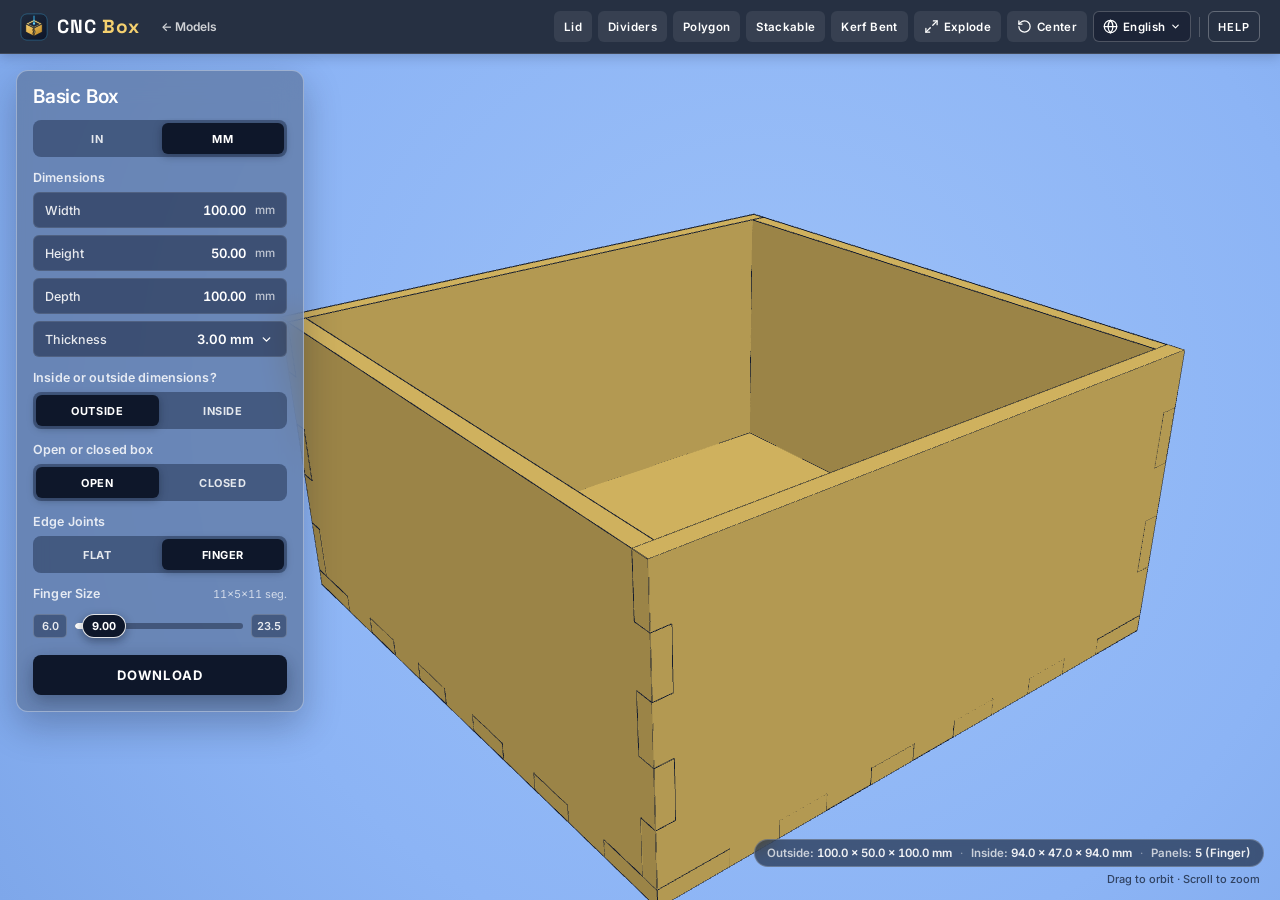
==== commit 9baf7b65: "Fix: translate Help button and Help modal content across all 8 languages" ====
--- a/basic-box.html
+++ b/basic-box.html
@@ -47,7 +47,7 @@
         <span>Centralizar</span>
       </button>
       <div class="nav-divider" aria-hidden="true"></div>
-      <button type="button" class="nav-btn nav-btn-outline" id="btn-help">AJUDA</button>
+      <button type="button" class="nav-btn nav-btn-outline" id="btn-help" data-i18n-key="AJUDA">AJUDA</button>
     </nav>
   </header>
 
@@ -354,7 +354,7 @@
         <h2 id="help-modal-title">Ajuda — Caixa Básica</h2>
         <button type="button" class="modal-close-btn" id="btn-close-help" aria-label="Fechar">✕</button>
       </div>
-      <div class="help-body">
+      <div class="help-body" data-i18n-html="help.basic">
         <p>Este gerador cria planos de corte 2D (<strong>SVG</strong> e <strong>DXF</strong>) em escala real 1:1 para cortadoras a laser e fresadoras CNC, com pré-visualização 3D interativa.</p>
         <h3>Modos de Junta Implementados</h3>
         <ul>
